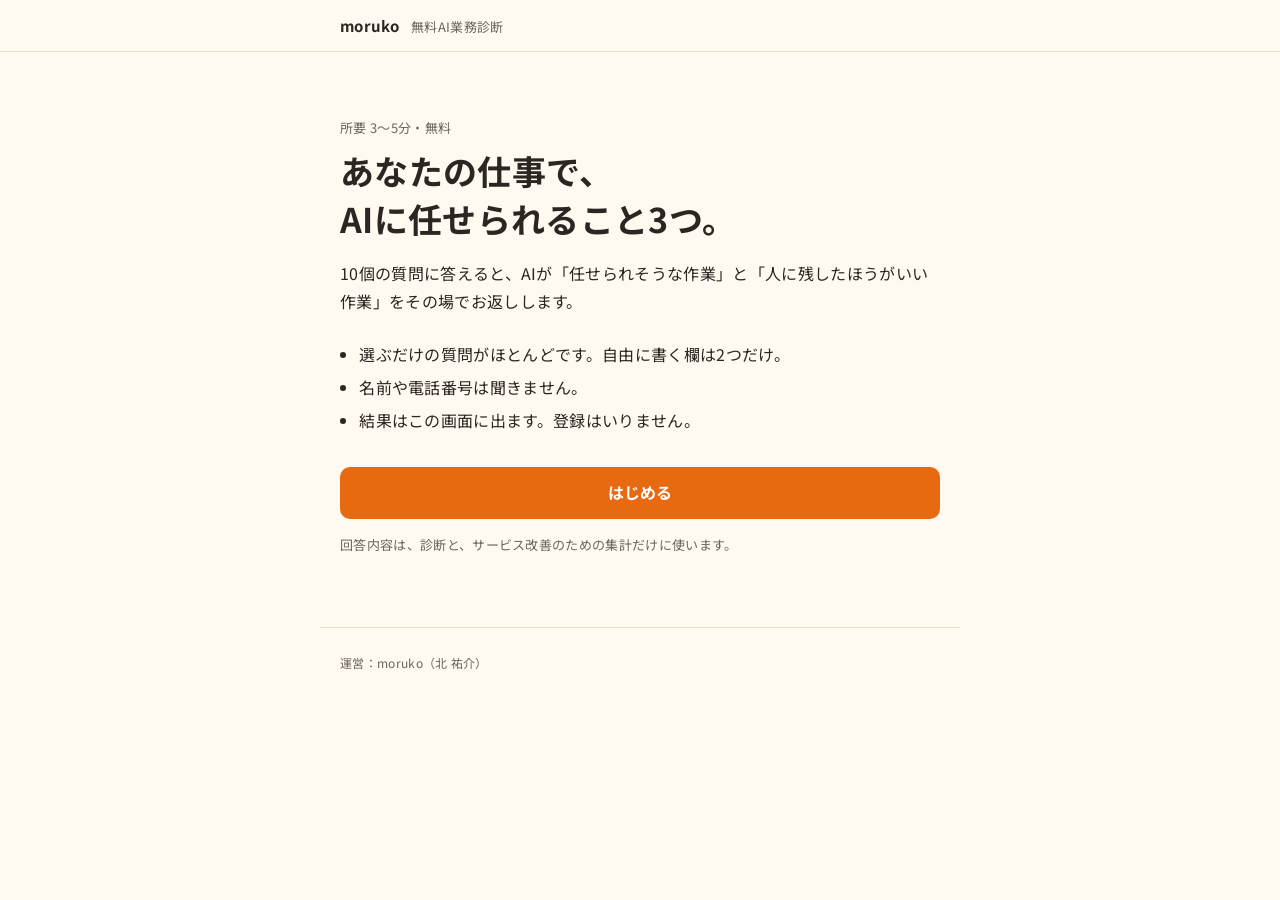
==== shindan/index.html @ 7a61c83d "無料AI業務診断(/shindan)とAPI(/api/diagnose)を追加、有料診断のStripe導線 Co-Authored-By: Claude Opus 5.5 (1M context) " ====
<!doctype html>
<html lang="ja">
<head>
<meta charset="utf-8">
<meta name="viewport" content="width=device-width, initial-scale=1, viewport-fit=cover">
<title>無料AI業務診断｜あなたの仕事でAIに任せられること3つ</title>
<meta name="description" content="10個の質問に答えると、あなたの仕事でAIに任せられること3つを、その場でお返しします。所要3〜5分・無料。">
<meta name="theme-color" content="#FFF9F0">
<link rel="preconnect" href="https://fonts.googleapis.com">
<link rel="preconnect" href="https://fonts.gstatic.com" crossorigin>
<link href="https://fonts.googleapis.com/css2?family=Noto+Sans+JP:wght@400;700&display=swap" rel="stylesheet">
<link rel="stylesheet" href="/shindan/style.css">
</head>
<body>
<header class="top">
  <div class="wrap top-inner">
    <span class="brand">moruko</span>
    <span class="brand-sub">無料AI業務診断</span>
  </div>
  <div class="progress" hidden><div class="progress-bar"></div></div>
</header>

<main class="wrap" id="app">
  <!-- はじめの画面 -->
  <section class="screen" id="intro">
    <p class="eyebrow">所要 3〜5分・無料</p>
    <h1>あなたの仕事で、<br>AIに任せられること3つ。</h1>
    <p class="lead">10個の質問に答えると、AIが「任せられそうな作業」と「人に残したほうがいい作業」をその場でお返しします。</p>
    <ul class="points">
      <li>選ぶだけの質問がほとんどです。自由に書く欄は2つだけ。</li>
      <li>名前や電話番号は聞きません。</li>
      <li>結果はこの画面に出ます。登録はいりません。</li>
    </ul>
    <button class="btn-primary" id="start" type="button">はじめる</button>
    <p class="note">回答内容は、診断と、サービス改善のための集計だけに使います。</p>
  </section>

  <!-- 質問の画面（app.js が中身を作る） -->
  <section class="screen" id="question" hidden>
    <p class="step-count" id="step-count"></p>
    <h2 id="q-title"></h2>
    <p class="hint" id="q-hint"></p>
    <div id="q-body"></div>
    <p class="error" id="q-error" hidden></p>
    <div class="nav">
      <button class="btn-text" id="back" type="button">戻る</button>
      <button class="btn-primary" id="next" type="button">次へ</button>
    </div>
  </section>

  <!-- 最後の確認（メールは任意） -->
  <section class="screen" id="finish" hidden>
    <p class="step-count">最後に</p>
    <h2>結果を見る前に</h2>
    <label class="field-label" for="email">メールアドレス（任意）</label>
    <p class="hint">有料のオンライン診断の案内を希望する方だけ入れてください。空欄のままで結果は見られます。</p>
    <input class="input" id="email" type="email" inputmode="email" autocomplete="email" placeholder="例：name@example.com" maxlength="254">
    <input class="hp" id="website" type="text" tabindex="-1" autocomplete="off" aria-hidden="true">
    <div class="privacy">
      <p><strong>個人情報の扱いについて</strong></p>
      <p>いただいた回答と日時、任意で入力されたメールアドレスは、moruko（北 祐介）が診断とサービス改善のためだけに使い、第三者に渡しません。メールアドレスは有料診断のご案内にだけ使います。回答内容は診断結果を作るために AI（Google Gemini）へ送ります。お名前や会社名などは書かないでください。</p>
    </div>
    <p class="error" id="f-error" hidden></p>
    <div class="nav">
      <button class="btn-text" id="back2" type="button">戻る</button>
      <button class="btn-primary" id="submit" type="button">同意して結果を見る</button>
    </div>
  </section>

  <!-- 待ち時間 -->
  <section class="screen" id="loading" hidden>
    <div class="spinner" aria-hidden="true"></div>
    <h2 class="center">あなたの仕事を読んでいます</h2>
    <p class="hint center">20〜40秒ほどかかります。この画面のままお待ちください。</p>
  </section>

  <!-- 結果 -->
  <section class="screen" id="result" hidden>
    <p class="eyebrow">診断結果</p>
    <h1>AIに任せられること3つ</h1>
    <p class="lead" id="r-summary"></p>

    <div class="total" id="r-total">
      <p class="card-label">3つ合わせて、減りそうな手間</p>
      <p class="total-hours">月に <strong id="r-total-hours"></strong> <span class="est">（推定）</span></p>
      <p class="total-yen">お金にすると <span class="nw">月 <strong id="r-total-yen"></strong></span></p>
      <p class="total-basis" id="r-total-calc"></p>
      <p class="total-basis" id="r-total-basis"></p>
    </div>

    <div class="chart-card" id="r-bars-card">
      <p class="card-label">作業ごとの、減りそうな時間（月）</p>
      <div id="r-bars"></div>
      <p class="chart-note">濃い部分が少なめの見積もり、薄い部分が多めの見積もりです。</p>
    </div>

    <div class="chart-card" id="r-radar-card">
      <p class="card-label">AIに任せられる伸びしろ</p>
      <div id="r-radar"></div>
      <p class="chart-note" id="r-radar-note"></p>
      <p class="chart-note">外側ほど、AIが手伝える余地が大きい分野です（5段階の目安）。</p>
    </div>

    <ol class="tasks" id="r-tasks"></ol>

    <div class="card keep">
      <p class="card-label">人に残したほうがいいこと</p>
      <h3 id="r-keep-title"></h3>
      <p id="r-keep-why"></p>
    </div>

    <div class="card">
      <p class="card-label">今日からできる小さな一歩</p>
      <p id="r-next"></p>
    </div>

    <p class="note">「月に何時間」「お金にすると」は、回答をもとにした推定です。実際の仕事の進め方や、どこまでAIに任せるかによって変わります。AIは間違えることがあるので、どの作業も最後は人の目で確かめてください。</p>

    <div class="data-note">
      <h3>データは、あなたのパソコンの中に</h3>
      <p>名簿やお客さんとのやりとりのような大事なデータは、外のサービスに預けず、自分のパソコンの中に置いたままAIに手伝わせる、という使い方もできます。</p>
    </div>

    <div class="offer">
      <h3>この結果を、一緒に磨き込む60分</h3>
      <p>ここまでの内容は、10個の答えだけから組み立てたものです。実際のパソコンや道具、仕事の流れを見ると、順番や向き不向きが変わることがよくあります。</p>
      <p>有料のオンライン診断では、この結果を moruko の北 祐介が一緒に見ながら、あなたのパソコン・使っている道具・実際の業務に合わせて手順を磨き込み、続けられる仕組みの形にするところまでご一緒します。</p>
      <p class="price">60分 10,000円（税込）<span>オンライン（Google Meet）。日程は平日の日中（10:00〜18:00）、水曜が中心です。<br>moruko（AI秘書PC）をご購入の場合は、本体代金から差し引きます。</span></p>
      <p class="hint" id="offer-mail" hidden>メールアドレスをいただいた方には、後日ご案内をお送りします。</p>
      <a class="btn-outline" id="offer-link" href="#" target="_blank" rel="noopener" hidden>60分の診断を申し込む（10,000円・税込）</a>
    </div>

    <button class="btn-text restart" id="restart" type="button">もう一度答える</button>
  </section>

  <!-- 失敗 -->
  <section class="screen" id="failed" hidden>
    <h2>うまく結果を作れませんでした</h2>
    <p class="lead">時間をおいてもう一度お試しください。回答はこの画面に残っています。</p>
    <button class="btn-primary" id="retry" type="button">もう一度送る</button>
  </section>
</main>

<footer class="foot wrap">
  <p>運営：moruko（北 祐介）</p>
</footer>

<script type="module" src="/shindan/app.js"></script>
</body>
</html>
---- shindan/style.css ----
:root {
  --bg: #FFF9F0;
  --surface: #FFFFFF;
  --text: #2B2622;
  --sub: #6E655C;
  --accent: #E86A10;
  --line: #EADFD0;
  --tint: #FDEBDC;
  --r-sm: 6px;
  --r-md: 10px;
  --r-lg: 16px;
  color-scheme: light;
}
* { box-sizing: border-box; }
html { -webkit-text-size-adjust: 100%; }
body {
  margin: 0;
  background: var(--bg);
  color: var(--text);
  font-family: "Noto Sans JP", "Hiragino Sans", "Hiragino Kaku Gothic ProN", "Yu Gothic", Meiryo, sans-serif;
  font-size: 16px;
  line-height: 1.8;
  letter-spacing: 0.02em;
}
[hidden] { display: none !important; }
.wrap { max-width: 640px; margin: 0 auto; padding-inline: 20px; }

/* ヘッダー */
.top { position: sticky; top: 0; z-index: 5; background: var(--bg); padding-top: env(safe-area-inset-top, 0px); border-bottom: 1px solid var(--line); }
.top-inner { display: flex; align-items: baseline; gap: 12px; padding-block: 12px; }
.brand { font-weight: 700; font-size: 15px; }
.brand-sub { font-size: 13px; color: var(--sub); }
.progress { height: 4px; background: var(--line); }
.progress-bar { height: 100%; width: 0; background: var(--accent); transition: width .25s ease; }

/* 画面 */
.screen { padding-block: 40px 48px; }
.eyebrow { margin: 0 0 8px; font-size: 13px; color: var(--sub); }
h1 { font-size: 28px; line-height: 1.4; margin: 0 0 16px; font-weight: 700; }
h2 { font-size: 20px; line-height: 1.5; margin: 0 0 8px; font-weight: 700; }
h3 { font-size: 17px; line-height: 1.5; margin: 0 0 6px; font-weight: 700; }
.lead { margin: 0 0 24px; }
.points { margin: 0 0 32px; padding-left: 1.2em; color: var(--text); }
.points li { margin-bottom: 4px; }
.note { font-size: 13px; color: var(--sub); line-height: 1.6; margin: 16px 0 0; }
.hint { font-size: 14px; color: var(--sub); margin: 0 0 20px; line-height: 1.7; }
.center { text-align: center; }
.step-count { margin: 0 0 8px; font-size: 13px; color: var(--sub); font-variant-numeric: tabular-nums; }
.error { color: #B4410A; font-size: 14px; margin: 12px 0 0; }

/* ボタン */
button { font: inherit; }
.btn-primary {
  display: block; width: 100%; min-height: 52px; border: 0; border-radius: var(--r-md);
  background: var(--accent); color: #fff; font-weight: 700; font-size: 16px; cursor: pointer;
}
.btn-primary:disabled { opacity: .45; cursor: default; }
.btn-primary:focus-visible, .btn-text:focus-visible, .opt:focus-within, .input:focus, .btn-outline:focus-visible { outline: 3px solid rgba(232, 106, 16, .35); outline-offset: 2px; }
.btn-text { background: none; border: 0; color: var(--sub); padding: 12px 8px; cursor: pointer; min-height: 52px; }
.btn-outline {
  display: block; text-align: center; min-height: 52px; line-height: 50px; border: 1px solid var(--accent);
  border-radius: var(--r-md); color: var(--accent); text-decoration: none; font-weight: 700; margin-top: 16px;
}
.nav { display: flex; align-items: center; gap: 12px; margin-top: 28px; }
.nav .btn-primary { flex: 1; }
.nav .btn-text { flex: 0 0 auto; }

/* 選択肢 */
.opts { display: grid; gap: 10px; }
.opt {
  position: relative; display: flex; align-items: center; gap: 12px; min-height: 52px;
  padding: 12px 16px; background: var(--surface); border: 1px solid var(--line); border-radius: var(--r-md);
  cursor: pointer; line-height: 1.5;
}
.opt input { position: absolute; opacity: 0; pointer-events: none; }
.opt .mark {
  flex: 0 0 22px; width: 22px; height: 22px; border: 1.5px solid #CDBFAE; border-radius: 50%;
  display: grid; place-items: center; background: #fff;
}
.opt.multi .mark { border-radius: var(--r-sm); }
.opt .mark svg { width: 14px; height: 14px; opacity: 0; }
.opt.on { border-color: var(--accent); background: var(--tint); }
.opt.on .mark { border-color: var(--accent); background: var(--accent); }
.opt.on .mark svg { opacity: 1; }

.input, textarea.input {
  width: 100%; font: inherit; font-size: 16px; color: var(--text); background: var(--surface);
  border: 1px solid var(--line); border-radius: var(--r-md); padding: 12px 14px; min-height: 52px;
}
textarea.input { min-height: 132px; resize: vertical; line-height: 1.7; }
.input::placeholder { color: #A89C8F; }
.other-wrap { margin-top: 10px; }
.counter { text-align: right; font-size: 12px; color: var(--sub); margin-top: 4px; }
.followup { margin-top: 28px; padding-top: 24px; border-top: 1px solid var(--line); }
.followup h3 { margin-bottom: 14px; font-size: 16px; }
.field-label { display: block; font-weight: 700; margin-bottom: 4px; }
.hp { position: absolute; left: -9999px; width: 1px; height: 1px; opacity: 0; }

.privacy {
  margin-top: 24px; padding: 16px; background: var(--surface); border: 1px solid var(--line);
  border-radius: var(--r-md); font-size: 13px; line-height: 1.7; color: var(--sub);
}
.privacy p { margin: 0 0 6px; }
.privacy p:last-child { margin: 0; }
.privacy strong { color: var(--text); }

/* 待ち */
.spinner {
  width: 44px; height: 44px; margin: 24px auto 24px; border-radius: 50%;
  border: 3px solid var(--line); border-top-color: var(--accent); animation: spin 1s linear infinite;
}
@keyframes spin { to { transform: rotate(360deg); } }
@media (prefers-reduced-motion: reduce) { .spinner { animation-duration: 3s; } }

/* 結果 */
.tasks { list-style: none; margin: 0 0 20px; padding: 0; display: grid; gap: 14px; }
.task { background: var(--surface); border: 1px solid var(--line); border-radius: var(--r-lg); padding: 20px; }
.task-head { display: flex; gap: 14px; align-items: baseline; margin-bottom: 10px; }
.task-num { font-size: 28px; font-weight: 700; color: var(--accent); line-height: 1; font-variant-numeric: tabular-nums; }
.task h3 { margin: 0; }
.task dl { margin: 0; }
.task dt { font-size: 12px; color: var(--sub); margin-top: 10px; }
.task dd { margin: 2px 0 0; }
.task .hours { margin-top: 14px; padding-top: 12px; border-top: 1px dashed var(--line); }
.task .hours strong { font-size: 17px; }
.task .basis { font-size: 13px; color: var(--sub); margin: 2px 0 0; line-height: 1.6; }
/* 合計（3つ合わせた時間とお金） */
.total { background: var(--surface); border: 1px solid var(--line); border-radius: var(--r-lg); padding: 20px; margin: 0 0 20px; }
.total p { margin: 0; }
.total-hours { line-height: 1.5; }
.total-hours strong { font-size: 26px; line-height: 1.3; font-variant-numeric: tabular-nums; white-space: nowrap; }
.total-hours .est { font-size: 13px; color: var(--sub); white-space: nowrap; }
.nw { white-space: nowrap; }
.total-yen { margin-top: 2px !important; }
.total-yen strong { font-size: 19px; font-variant-numeric: tabular-nums; }
.total-basis { font-size: 13px; color: var(--sub); line-height: 1.6; margin-top: 8px !important; }
.total-basis + .total-basis { margin-top: 2px !important; }

/* グラフ（v3）：色は既存のクリーム・焦げ茶・オレンジのみ */
.chart-card { background: var(--surface); border: 1px solid var(--line); border-radius: var(--r-lg); padding: 20px 16px; margin: 0 0 20px; }
.chart-card .card-label { padding-inline: 4px; }
.chart-svg { display: block; width: 100%; height: auto; max-width: 420px; margin: 0 auto; overflow: visible; }
.chart-note { font-size: 13px; color: var(--sub); line-height: 1.6; margin: 8px 0 0; padding-inline: 4px; }
.chart-note + .chart-note { margin-top: 2px; }
.rd-ring { fill: none; stroke: var(--line); stroke-width: 1; }
.rd-outer { stroke: #CDBFAE; }
.rd-axis { stroke: var(--line); stroke-width: 1; }
.rd-area { fill: var(--accent); fill-opacity: .22; stroke: var(--accent); stroke-width: 2; stroke-linejoin: round; }
.rd-dot { fill: var(--accent); }
.rd-label { font-size: 13px; fill: var(--text); font-family: inherit; }
.bar-title { font-size: 13px; fill: var(--text); font-family: inherit; }
.bar-val { font-size: 13px; font-weight: 700; fill: var(--text); font-family: inherit; }
.bar-track { fill: var(--bg); }
.bar-max { fill: var(--tint); stroke: var(--accent); stroke-opacity: .35; stroke-width: 1; }
.bar-min { fill: var(--accent); }

/* 結果カードの中身（v2） */
.mini-label { display: block; font-size: 12px; color: var(--sub); line-height: 1.6; }
.hours-line { margin: 0; }
.meta { display: grid; gap: 12px; margin-top: 14px; padding-top: 12px; border-top: 1px dashed var(--line); }
.meta-item p { margin: 0; }
.meta-top { display: flex; flex-wrap: wrap; align-items: baseline; gap: 4px 10px; }
.meta-top .mini-label { flex: 0 0 100%; }
.meta-word, .tag { font-weight: 700; font-size: 15px; }
.meta-text { font-size: 14px; line-height: 1.7; margin-top: 2px !important; }
.stars { letter-spacing: 0.1em; font-size: 15px; line-height: 1; }
.star { color: var(--line); }
.star.on { color: var(--text); }
.steps { margin-top: 14px; border: 1px solid var(--line); border-radius: var(--r-md); background: var(--bg); }
.steps summary {
  list-style: none; cursor: pointer; min-height: 48px; padding: 12px 40px 12px 14px; font-weight: 700; font-size: 15px;
  position: relative; line-height: 1.5;
}
.steps summary::-webkit-details-marker { display: none; }
.steps summary::after {
  content: ""; position: absolute; right: 16px; top: 50%; width: 8px; height: 8px; margin-top: -6px;
  border-right: 2px solid var(--sub); border-bottom: 2px solid var(--sub); transform: rotate(45deg); transition: transform .2s ease;
}
.steps[open] summary::after { transform: rotate(-135deg); margin-top: -2px; }
.steps summary:focus-visible { outline: 3px solid rgba(232, 106, 16, .35); outline-offset: 2px; border-radius: var(--r-md); }
.steps ol { margin: 0; padding: 0 14px 14px 2.2em; font-size: 15px; line-height: 1.75; }
.steps li { margin-bottom: 6px; padding-left: 2px; }
.steps li:last-child { margin-bottom: 0; }
.caution { margin-top: 12px; font-size: 14px; line-height: 1.7; }
.caution p { margin: 0; }
@media (min-width: 720px) {
  .meta { grid-template-columns: 1fr 1fr; gap: 16px; }
}
@media (prefers-reduced-motion: reduce) { .steps summary::after { transition: none; } }

.card { background: var(--surface); border: 1px solid var(--line); border-radius: var(--r-lg); padding: 20px; margin-bottom: 14px; }
.card p { margin: 0; }
.card-label { font-size: 12px; color: var(--sub); margin-bottom: 6px !important; }
.data-note { margin-top: 36px; }
.data-note p { margin: 0; color: var(--text); }
.offer { margin-top: 36px; padding-top: 28px; border-top: 1px solid var(--line); }
.offer p { margin: 0 0 10px; }
.price { font-weight: 700; }
.price span { display: block; font-weight: 400; font-size: 13px; color: var(--sub); }
.restart { display: block; margin: 28px auto 0; }

.foot { padding-block: 24px calc(24px + env(safe-area-inset-bottom, 0px)); font-size: 12px; color: var(--sub); border-top: 1px solid var(--line); }
.foot p { margin: 0; }

@media (min-width: 720px) {
  .screen { padding-block: 64px 72px; }
  h1 { font-size: 34px; }
}
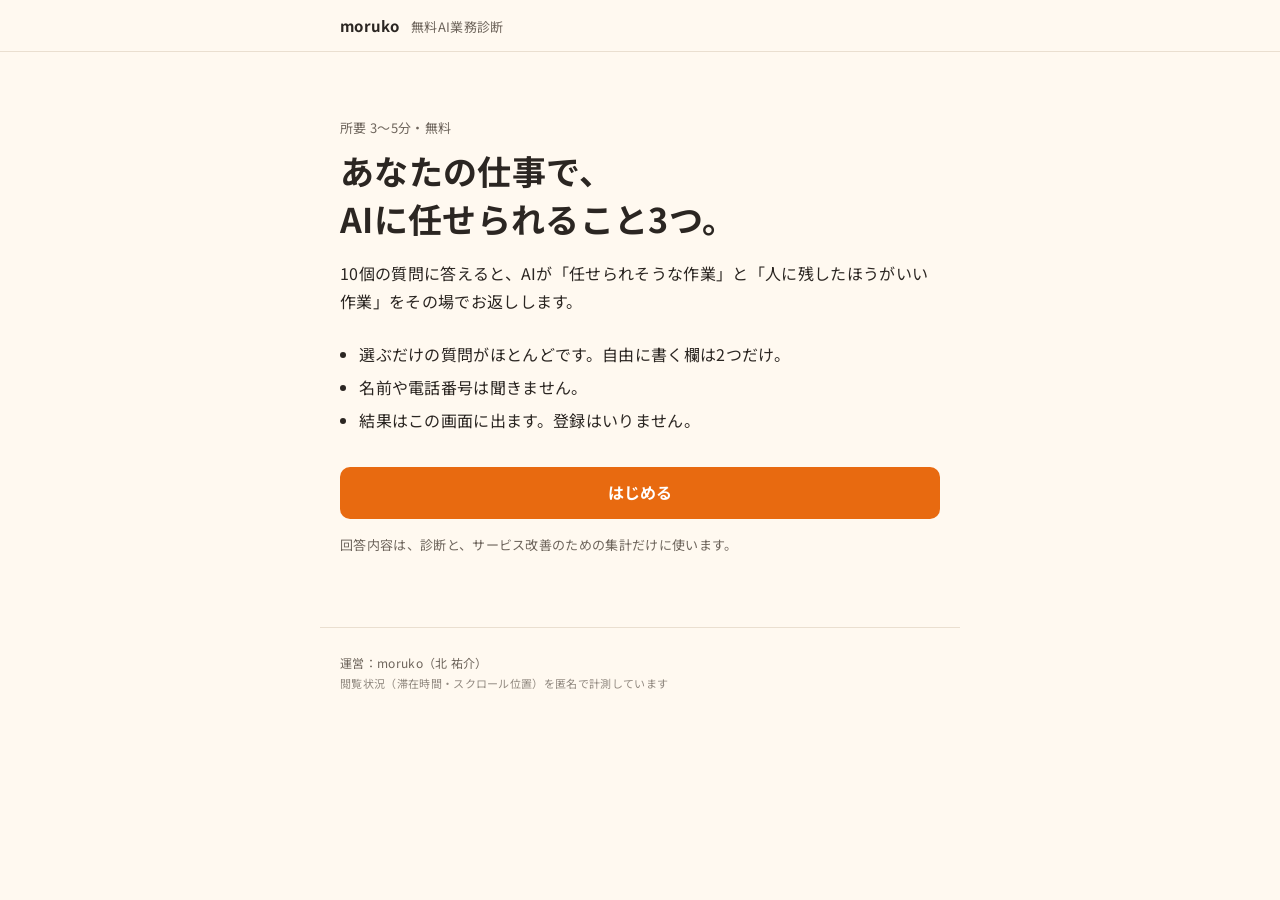
==== commit eef70ce6: "LP閲覧計測を追加: 離脱時に滞在秒数・最大スクロール%・押したボタンを匿名でGoyaの /api/lp-beacon へ送信、フッターに計測の旨を明記 Co-Authored-By: Claude " ====
--- a/shindan/index.html
+++ b/shindan/index.html
@@ -143,8 +143,10 @@
 
 <footer class="foot wrap">
   <p>運営：moruko（北 祐介）</p>
+  <p style="font-size:11px;opacity:.75">閲覧状況（滞在時間・スクロール位置）を匿名で計測しています</p>
 </footer>
 
 <script type="module" src="/shindan/app.js"></script>
+<script src="https://goya.groundmole.space/assets/lp-beacon.js" defer></script>
 </body>
 </html>
